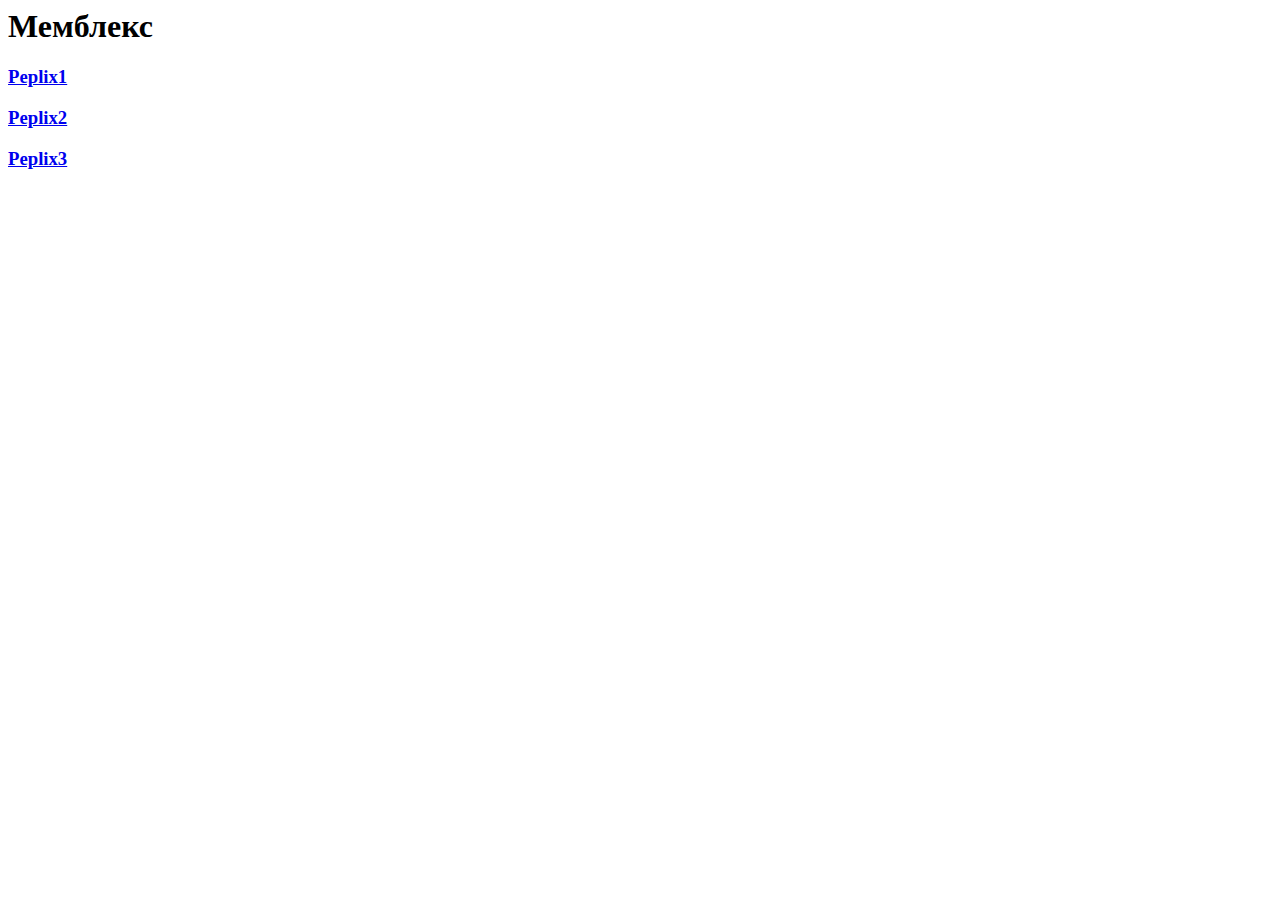
==== lab 1/index.html @ 5a1eb738 "Update index.html" ====
<html>
<head> 
<link rel="stylesheet" type="text/css" href="css.css">
</head>
<body>
<div width="69%" id="wrapper">
<header><h1>Мемблекс</h1></header>
<section>
  <h3><a href="book1.html">Peplix1</a></h3>
  <h3><a href="book2.html">Peplix2</a></h3>
  <h3><a href="book3.html">Peplix3</a></h3>
</section>
<footer></footer>
</div>
</body>
</html>
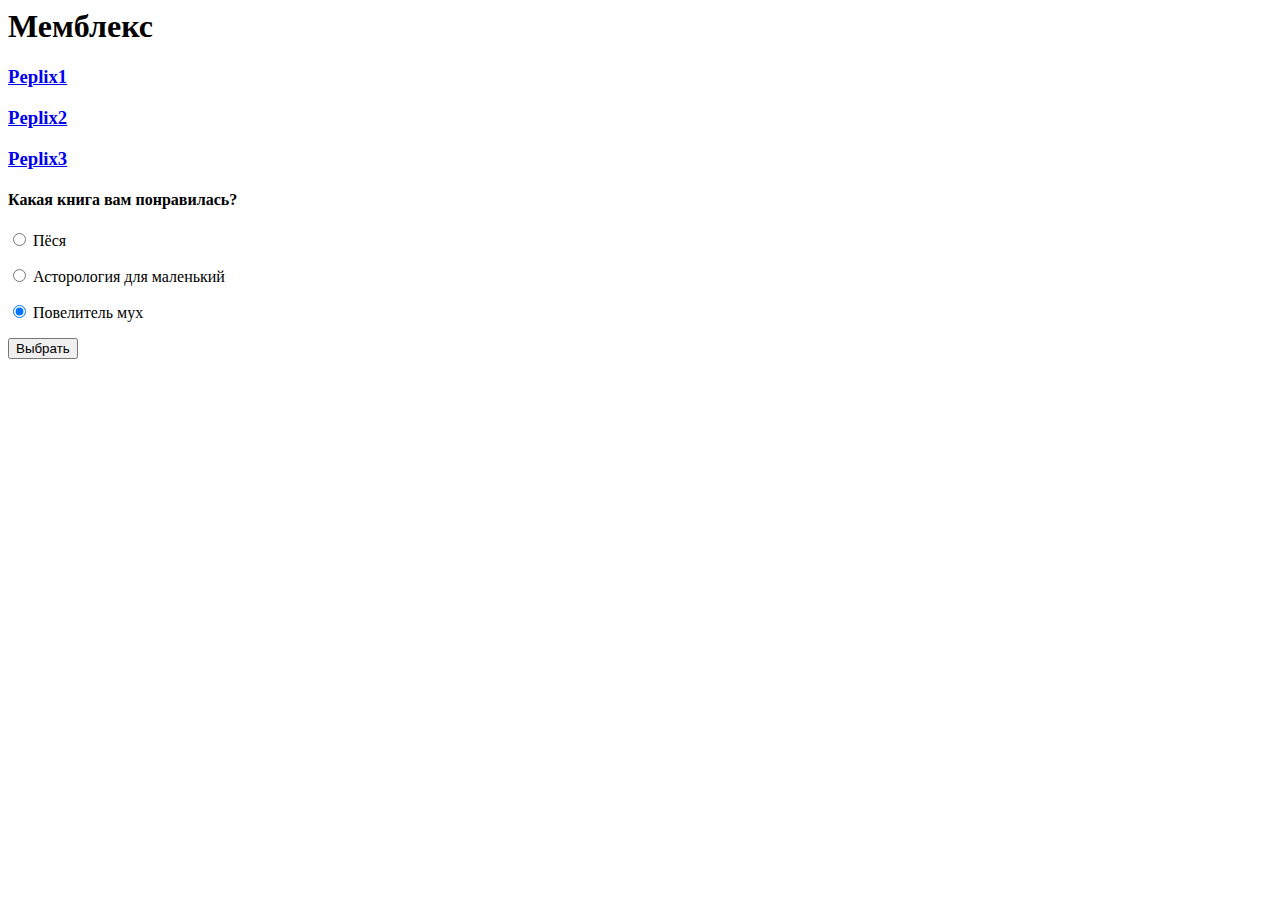
==== commit 03aea713: "Update index.html" ====
--- a/lab 1/index.html
+++ b/lab 1/index.html
@@ -9,6 +9,12 @@
   <h3><a href="book1.html">Peplix1</a></h3>
   <h3><a href="book2.html">Peplix2</a></h3>
   <h3><a href="book3.html">Peplix3</a></h3>
+  
+  <h4>Какая книга вам понравилась?</h4>
+    <p><input name="book1" type="radio" value="book1"> Пёся</p>
+    <p><input name="book2" type="radio" value="book2"> Асторология для маленький</p>
+    <p><input name="book3" type="radio" value="book1" checked> Повелитель мух</p>
+    <p><input type="submit" value="Выбрать"></p>
 </section>
 <footer></footer>
 </div>
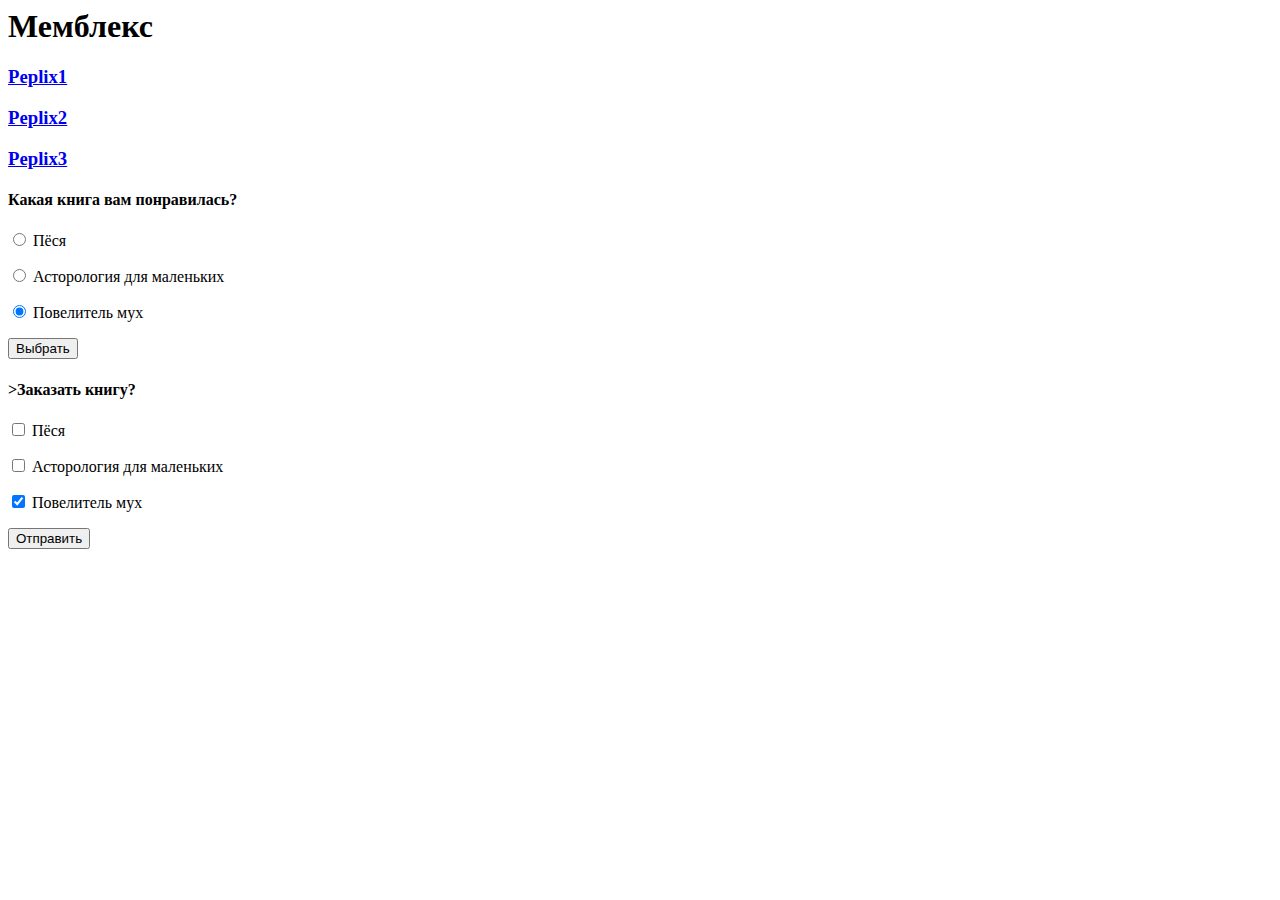
==== commit 7c4bf8c9: "Update index.html" ====
--- a/lab 1/index.html
+++ b/lab 1/index.html
@@ -11,10 +11,20 @@
   <h3><a href="book3.html">Peplix3</a></h3>
   
   <h4>Какая книга вам понравилась?</h4>
+  <div id="radio">
     <p><input name="book1" type="radio" value="book1"> Пёся</p>
-    <p><input name="book2" type="radio" value="book2"> Асторология для маленький</p>
+    <p><input name="book2" type="radio" value="book2"> Асторология для маленьких</p>
     <p><input name="book3" type="radio" value="book1" checked> Повелитель мух</p>
     <p><input type="submit" value="Выбрать"></p>
+   </div>
+  
+  <h4>>Заказать книгу?</h4>
+  <div id="check">
+   <p><input type="checkbox" name="book1" value="book1"> Пёся</p>
+   <p><input type="checkbox" name="book2" value="book2" > Асторология для маленьких</p>
+   <p><input type="checkbox" name="book3" value="book3" checked> Повелитель мух</p>
+   <p><input type="submit" value="Отправить"></p>
+  </div>
 </section>
 <footer></footer>
 </div>
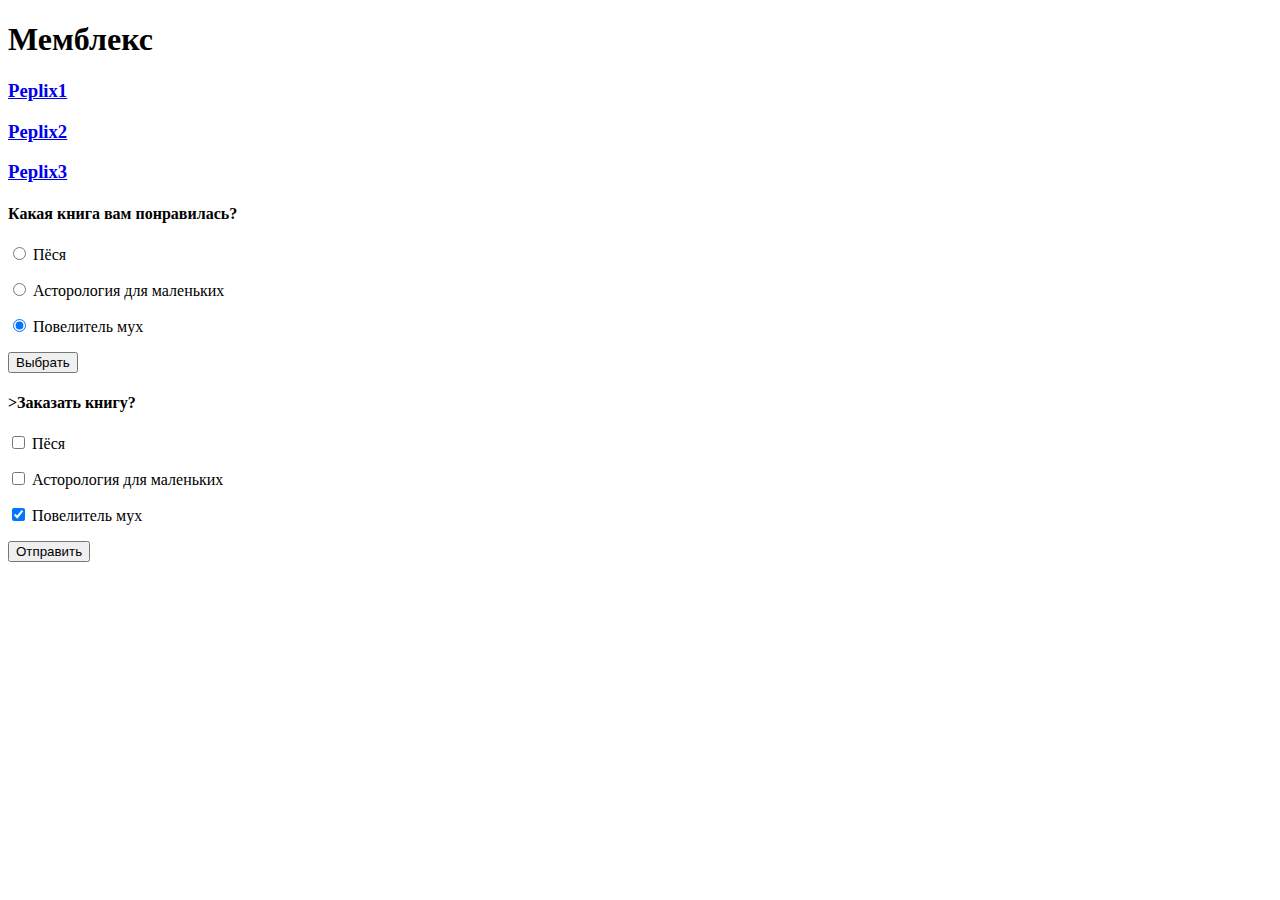
==== commit 2ad29513: "new index" ====
--- a/lab 1/index.html
+++ b/lab 1/index.html
@@ -1,32 +1,32 @@
-<html>
-<head> 
-<link rel="stylesheet" type="text/css" href="css.css">
-</head>
-<body>
-<div width="69%" id="wrapper">
-<header><h1>Мемблекс</h1></header>
-<section>
-  <h3><a href="book1.html">Peplix1</a></h3>
-  <h3><a href="book2.html">Peplix2</a></h3>
-  <h3><a href="book3.html">Peplix3</a></h3>
-  
-  <h4>Какая книга вам понравилась?</h4>
-  <div id="radio">
-    <p><input name="book1" type="radio" value="book1"> Пёся</p>
-    <p><input name="book2" type="radio" value="book2"> Асторология для маленьких</p>
-    <p><input name="book3" type="radio" value="book1" checked> Повелитель мух</p>
-    <p><input type="submit" value="Выбрать"></p>
-   </div>
-  
-  <h4>>Заказать книгу?</h4>
-  <div id="check">
-   <p><input type="checkbox" name="book1" value="book1"> Пёся</p>
-   <p><input type="checkbox" name="book2" value="book2" > Асторология для маленьких</p>
-   <p><input type="checkbox" name="book3" value="book3" checked> Повелитель мух</p>
-   <p><input type="submit" value="Отправить"></p>
-  </div>
-</section>
-<footer></footer>
-</div>
-</body>
-</html>
+<!DOCTYPE html>
+<html>
+<head>
+    <meta charset="utf-8">
+    <link rel="stylesheet" type="text/css" href="css.css">
+</head>
+<body>
+    <header><h1>Мемблекс</h1></header>
+    <section>
+      <h3><a href="book1.html">Peplix1</a></h3>
+      <h3><a href="book2.html">Peplix2</a></h3>
+      <h3><a href="book3.html">Peplix3</a></h3>
+
+      <h4>Какая книга вам понравилась?</h4>
+      <div id="radio">
+        <p><input name="book1" type="radio" value="book1"> Пёся</p>
+        <p><input name="book2" type="radio" value="book2"> Асторология для маленьких</p>
+        <p><input name="book3" type="radio" value="book1" checked> Повелитель мух</p>
+        <p><input type="submit" value="Выбрать"></p>
+       </div>
+
+      <h4>>Заказать книгу?</h4>
+      <div id="check">
+       <p><input type="checkbox" name="book1" value="book1"> Пёся</p>
+       <p><input type="checkbox" name="book2" value="book2" > Асторология для маленьких</p>
+       <p><input type="checkbox" name="book3" value="book3" checked> Повелитель мух</p>
+       <p><input type="submit" value="Отправить"></p>
+      </div>
+    </section>
+    <footer></footer>
+</body>
+</html>
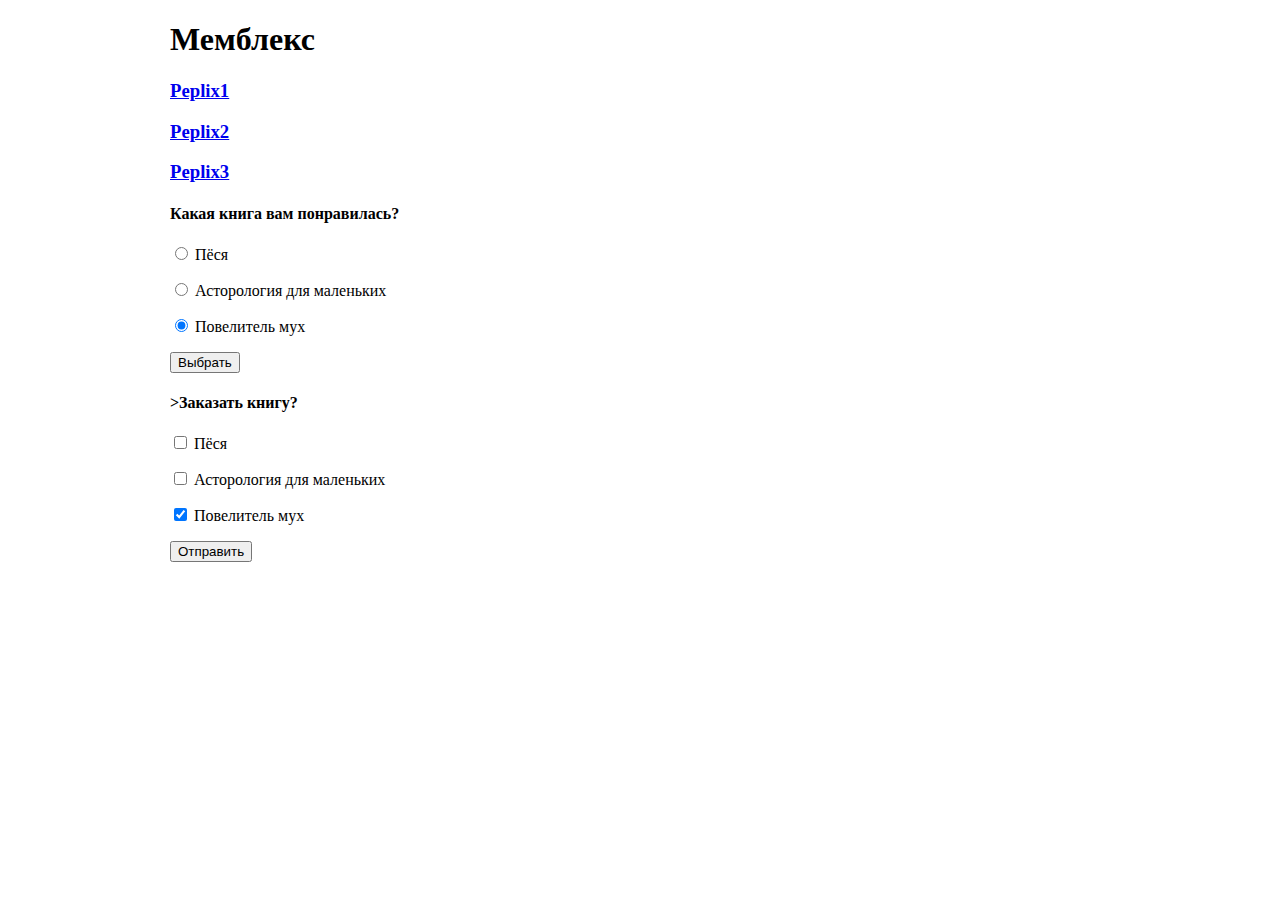
==== commit 9f827503: "Update index.html" ====
--- a/lab 1/index.html
+++ b/lab 1/index.html
@@ -2,7 +2,7 @@
 <html>
 <head>
     <meta charset="utf-8">
-    <link rel="stylesheet" type="text/css" href="css.css">
+    <link rel="stylesheet" type="text/css" href="style.css">
 </head>
 <body>
     <header><h1>Мемблекс</h1></header>
--- a/lab 1/style.css
+++ b/lab 1/style.css
@@ -0,0 +1,9 @@
+body{
+	width:940px;
+	position:relative;
+	margin: 0px auto;
+}
+
+#radio{
+	display:inline;
+}
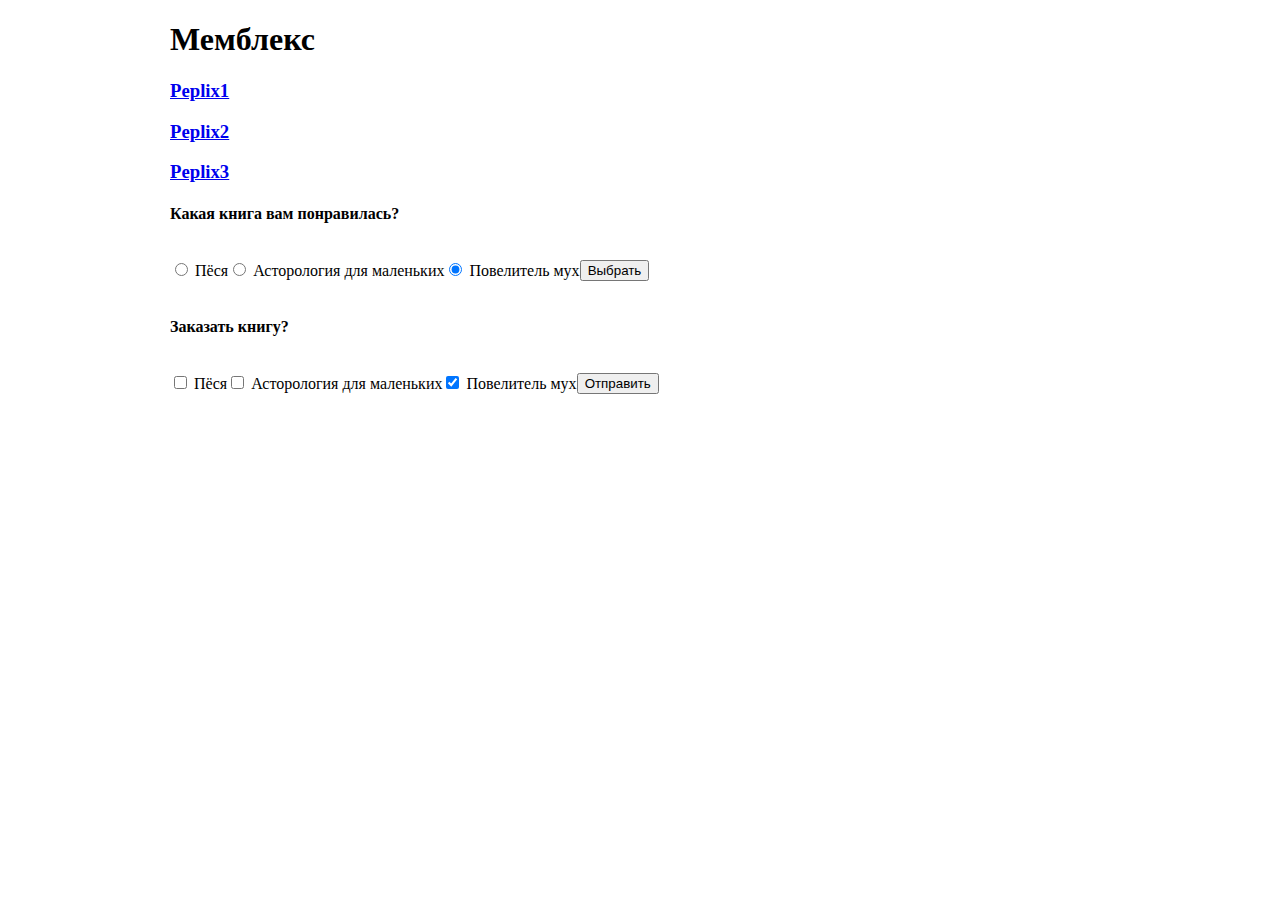
==== commit f6db7eee: "index.hrml" ====
--- a/lab 1/index.html
+++ b/lab 1/index.html
@@ -18,8 +18,8 @@
         <p><input name="book3" type="radio" value="book1" checked> Повелитель мух</p>
         <p><input type="submit" value="Выбрать"></p>
        </div>
-
-      <h4>>Заказать книгу?</h4>
+        
+      <h4>Заказать книгу?</h4>
       <div id="check">
        <p><input type="checkbox" name="book1" value="book1"> Пёся</p>
        <p><input type="checkbox" name="book2" value="book2" > Асторология для маленьких</p>
--- a/lab 1/style.css
+++ b/lab 1/style.css
@@ -5,5 +5,9 @@
 }
 
 #radio{
-	display:inline;
+	display: flex;
 }
+
+#check{
+	display: flex;
+}
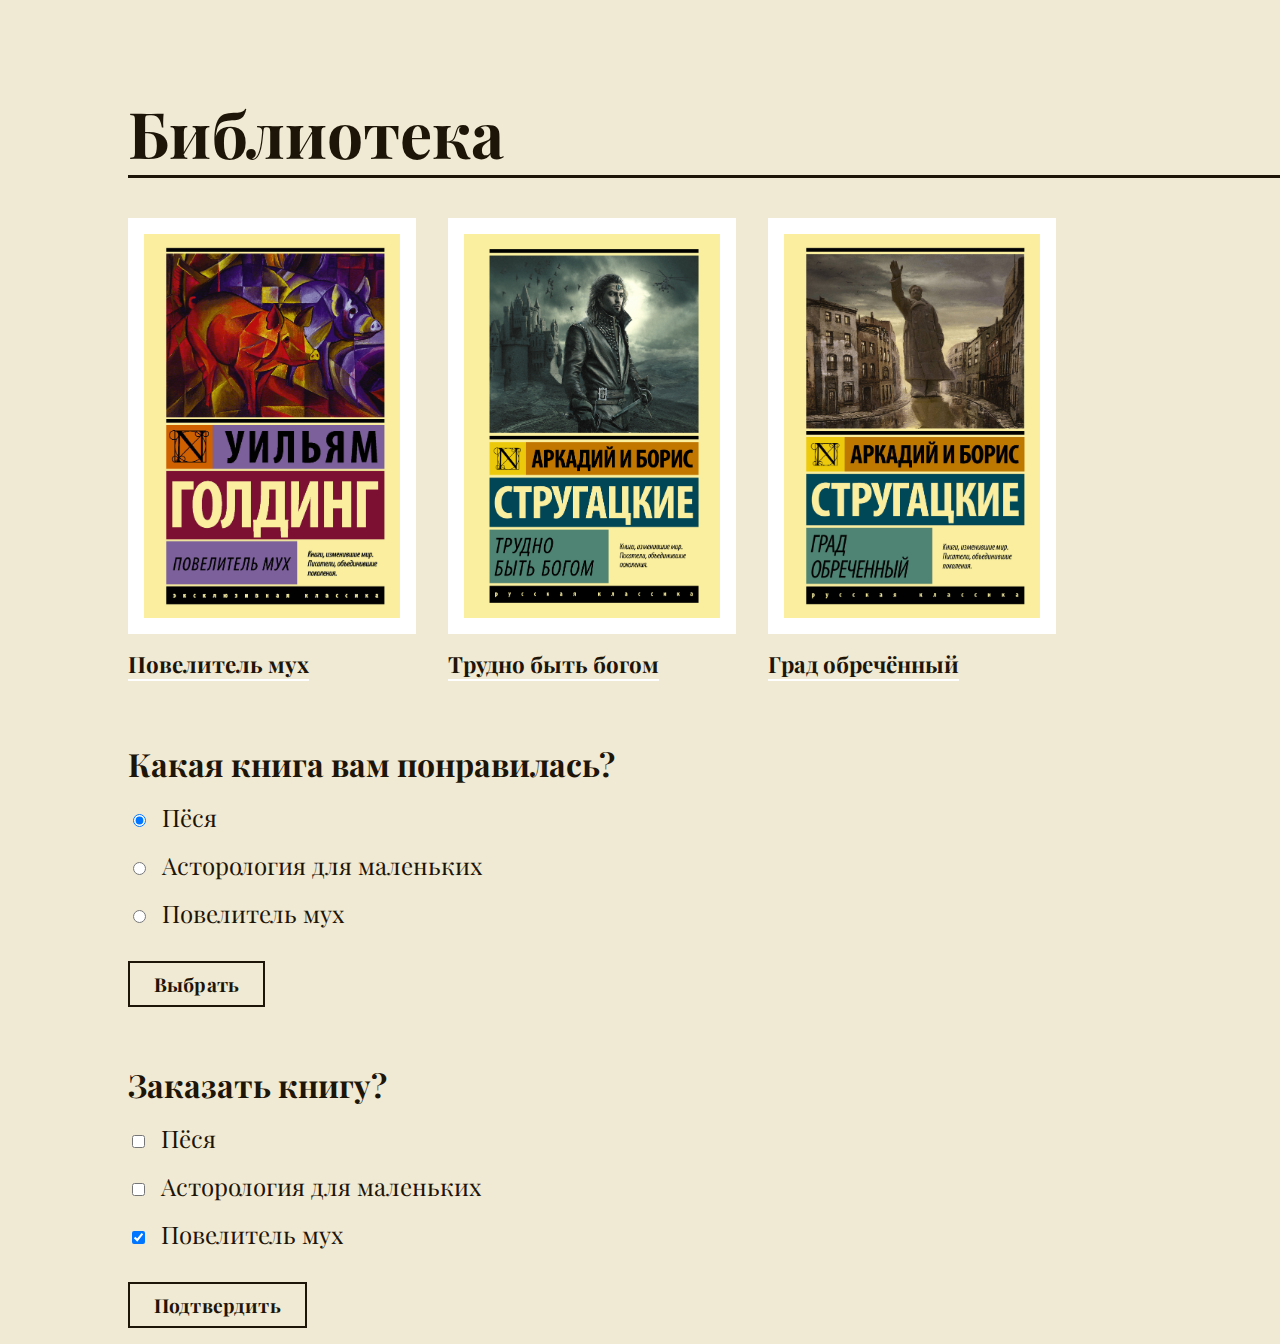
==== commit 6b7cf4b8: "styling" ====
--- a/lab 1/index.html
+++ b/lab 1/index.html
@@ -1,32 +1,45 @@
 <!DOCTYPE html>
 <html>
-<head>
-    <meta charset="utf-8">
-    <link rel="stylesheet" type="text/css" href="style.css">
-</head>
-<body>
-    <header><h1>Мемблекс</h1></header>
-    <section>
-      <h3><a href="book1.html">Peplix1</a></h3>
-      <h3><a href="book2.html">Peplix2</a></h3>
-      <h3><a href="book3.html">Peplix3</a></h3>
+    <head>
+        <meta charset="utf-8">
+        <link rel="stylesheet" type="text/css" href="style.css">
+        <link href="https://fonts.googleapis.com/css2?family=Playfair+Display:wght@600;900&display=swap" rel="stylesheet">
+    </head>
+    <body>
+        <header>
+            <h1>Библиотека</h1>
+        </header>
+        <section>
+            <div id="books">
+                <div class="book">
+                    <img class="cover" src="img/book1.jpg">
+                    <h3><a href="book1.html">Повелитель мух</a></h3>
+                </div>
+                <div class="book">
+                    <img class="cover" src="img/book2.jpg">
+                    <h3><a href="book2.html">Трудно быть богом</a></h3>
+                </div>
+                <div class="book">
+                    <img class="cover" src="img/book3.jpg">
+                    <h3><a href="book3.html">Град обречённый</a></h3>
+                </div>
+            </div>
+          <h4>Какая книга вам понравилась?</h4>
+          <div id="radio">
+                <p><input name="radio" type="radio" value="book1" checked>Пёся<p>
+                <p><input name="radio" type="radio" value="book2">Асторология для маленьких</p>
+                <p><input name="radio" type="radio" value="book1">Повелитель мух</p>
+                <input type="submit" value="Выбрать">
+           </div>
 
-      <h4>Какая книга вам понравилась?</h4>
-      <div id="radio">
-        <p><input name="book1" type="radio" value="book1"> Пёся</p>
-        <p><input name="book2" type="radio" value="book2"> Асторология для маленьких</p>
-        <p><input name="book3" type="radio" value="book1" checked> Повелитель мух</p>
-        <p><input type="submit" value="Выбрать"></p>
-       </div>
-        
-      <h4>Заказать книгу?</h4>
-      <div id="check">
-       <p><input type="checkbox" name="book1" value="book1"> Пёся</p>
-       <p><input type="checkbox" name="book2" value="book2" > Асторология для маленьких</p>
-       <p><input type="checkbox" name="book3" value="book3" checked> Повелитель мух</p>
-       <p><input type="submit" value="Отправить"></p>
-      </div>
-    </section>
-    <footer></footer>
-</body>
+          <h4>Заказать книгу?</h4>
+          <div id="check">
+               <p><input type="checkbox" name="check" value="book1">Пёся</p>
+               <p><input type="checkbox" name="check" value="book2">Асторология для маленьких</p>
+               <p><input type="checkbox" name="check" value="book3" checked>Повелитель мух</p>
+               <input type="submit" value="Подтвердить">
+          </div>
+        </section>
+        <footer></footer>
+    </body>
 </html>
--- a/lab 1/style.css
+++ b/lab 1/style.css
@@ -1,13 +1,78 @@
+html{
+	background: #f0e9d3;
+	color: #1d1507;
+	font-family: 'Playfair Display', serif;
+}
 body{
-	width:940px;
-	position:relative;
-	margin: 0px auto;
+	margin: 10vh auto auto 10%;
+}
+h1{
+	font-weight: 700;
+	font-size: 4rem;
+	margin-bottom: 2.5rem;
+	border-bottom: 0.2rem solid #1d1507;
+}
+#books{
+	display: flex;
+}
+.book{
+	margin-left: 2rem;
+}
+.book:first-of-type{
+	margin-left: 0;
+}
+.book:hover>.cover{
+	box-shadow: 0px 0px 5rem -20px rgba(0,0,0,0.3);
+	border: 1rem solid white;
+	cursor: pointer;
+}
+a{
+	text-decoration: none;
+	color: #1d1507;
+	border-bottom: 0.15rem solid;
+	border-color: white;
 }
 
+h3{
+	font-weight: 700;
+	font-size: 1.4rem;
+	margin-top: 0.7rem;
+}
+.cover{
+	width: 16rem;
+	height: 24rem;
+	border: 1rem solid white;
+	object-fit: cover;
+	transition: box-shadow .1s;
+}
+h4{
+	margin: 2.5rem 0 1rem 0;
+	font-size: 2rem;
+}
 #radio{
-	display: flex;
+	font-weight: 400;
 }
-
-#check{
-	display: flex;
+p{
+	margin: 1rem 0rem;
+	font-size: 1.5rem;
+	font-weight: 400;
 }
+p>input{
+	margin-right: 1rem;
+}
+input[type=submit]{
+	margin: 1rem 0;
+	padding: 0.5rem 1.5rem;
+	font-size: 1.2rem;
+	border: 0.15rem solid #1d1507;
+	font-family: "Playfair Display", serif;
+	font-weight: 700;
+	background: none;
+	color: #1d1507;
+	cursor: pointer;
+	letter-spacing: 0.01rem;
+}
+input[type=submit]:hover{
+	background: #1d1507;
+	color: white;
+}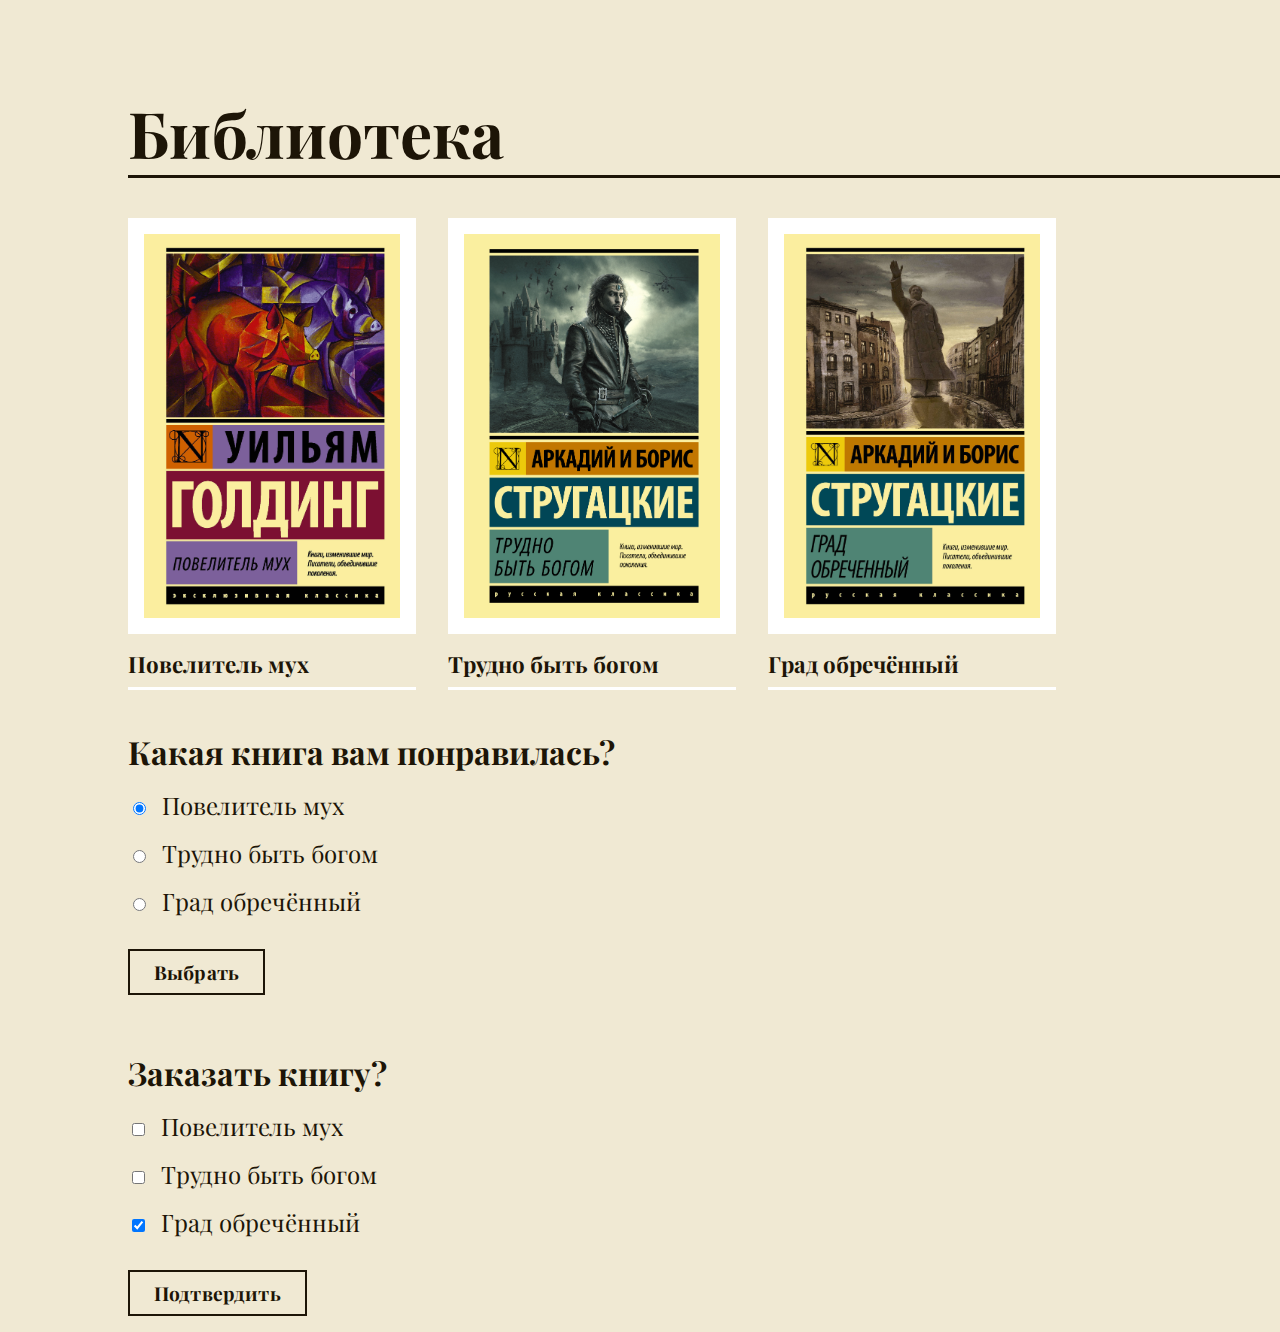
==== commit 623694df: "finished index" ====
--- a/lab 1/index.html
+++ b/lab 1/index.html
@@ -2,7 +2,7 @@
 <html>
     <head>
         <meta charset="utf-8">
-        <link rel="stylesheet" type="text/css" href="style.css">
+        <link rel="stylesheet" type="text/css" href="css/index.css">
         <link href="https://fonts.googleapis.com/css2?family=Playfair+Display:wght@600;900&display=swap" rel="stylesheet">
     </head>
     <body>
@@ -11,32 +11,32 @@
         </header>
         <section>
             <div id="books">
-                <div class="book">
+                <a href="book1.html">
                     <img class="cover" src="img/book1.jpg">
-                    <h3><a href="book1.html">Повелитель мух</a></h3>
-                </div>
-                <div class="book">
+                    <h3>Повелитель мух</h3>
+                </a>
+                <a href="book2.html">
                     <img class="cover" src="img/book2.jpg">
-                    <h3><a href="book2.html">Трудно быть богом</a></h3>
-                </div>
-                <div class="book">
+                    <h3>Трудно быть богом</h3>
+                </a>
+                <a href="book3.html">
                     <img class="cover" src="img/book3.jpg">
-                    <h3><a href="book3.html">Град обречённый</a></h3>
-                </div>
+                    <h3>Град обречённый</h3>
+                </a>
             </div>
           <h4>Какая книга вам понравилась?</h4>
           <div id="radio">
-                <p><input name="radio" type="radio" value="book1" checked>Пёся<p>
-                <p><input name="radio" type="radio" value="book2">Асторология для маленьких</p>
-                <p><input name="radio" type="radio" value="book1">Повелитель мух</p>
+                <p><input name="radio" type="radio" value="book1" checked>Повелитель мух<p>
+                <p><input name="radio" type="radio" value="book2">Трудно быть богом</p>
+                <p><input name="radio" type="radio" value="book1">Град обречённый</p>
                 <input type="submit" value="Выбрать">
            </div>
 
           <h4>Заказать книгу?</h4>
           <div id="check">
-               <p><input type="checkbox" name="check" value="book1">Пёся</p>
-               <p><input type="checkbox" name="check" value="book2">Асторология для маленьких</p>
-               <p><input type="checkbox" name="check" value="book3" checked>Повелитель мух</p>
+               <p><input type="checkbox" name="check" value="book1">Повелитель мух</p>
+               <p><input type="checkbox" name="check" value="book2">Трудно быть богом</p>
+               <p><input type="checkbox" name="check" value="book3" checked>Град обречённый</p>
                <input type="submit" value="Подтвердить">
           </div>
         </section>
--- a/lab 1/css/index.css
+++ b/lab 1/css/index.css
@@ -0,0 +1,84 @@
+html{
+	background: #f0e9d3;
+	color: #1d1507;
+	font-family: 'Playfair Display', serif;
+}
+body{
+	margin: 10vh auto auto 10%;
+}
+h1{
+	font-weight: 700;
+	font-size: 4rem;
+	margin-bottom: 2.5rem;
+	border-bottom: 0.2rem solid #1d1507;
+}
+#books{
+	display: flex;
+}
+a{
+	margin-left: 2rem;
+}
+a:first-of-type{
+	margin-left: 0;
+}
+a:hover>.cover{
+	box-shadow: 0px 0px 5rem -20px rgba(0,0,0,0.3);
+	border: 1rem solid white;
+	cursor: pointer;
+}
+a:hover>h3 {
+	border-color: black;
+}
+a{
+	text-decoration: none;
+	color: #1d1507;
+	border-color: white;
+	transition: border-color .1s, box-shadow .1s;
+}
+h3{
+	font-weight: 700;
+	font-size: 1.4rem;
+	margin: 0.7rem 0 0 0;
+	padding-bottom: 0.5rem;
+	border-bottom: 0.2rem solid;
+	border-color: white;
+}
+.cover{
+	width: 16rem;
+	height: 24rem;
+	border: 1rem solid white;
+	object-fit: cover;
+	transition: box-shadow .1s;
+}
+h4{
+	margin: 2.5rem 0 1rem 0;
+	font-size: 2rem;
+}
+#radio{
+	font-weight: 400;
+}
+p{
+	margin: 1rem 0rem;
+	font-size: 1.5rem;
+	font-weight: 400;
+}
+p>input{
+	margin-right: 1rem;
+}
+input[type=submit]{
+	margin: 1rem 0;
+	padding: 0.5rem 1.5rem;
+	font-size: 1.2rem;
+	border: 0.15rem solid #1d1507;
+	font-family: "Playfair Display", serif;
+	font-weight: 700;
+	background: none;
+	color: #1d1507;
+	cursor: pointer;
+	letter-spacing: 0.01rem;
+	transition: color .1s;
+}
+input[type=submit]:hover{
+	background: #1d1507;
+	color: white;
+}